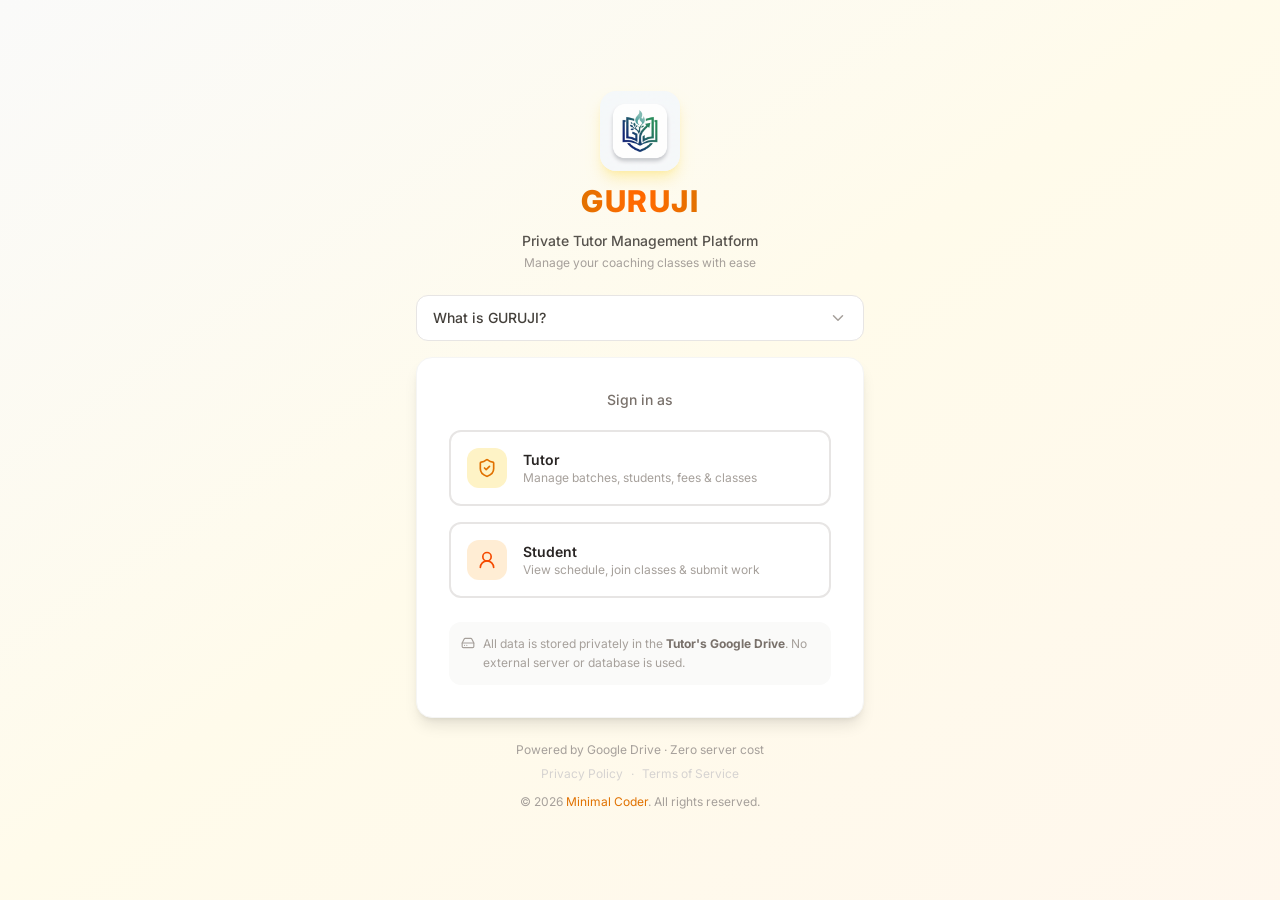
==== index.html @ 9d3fe21c "modify home page" ====
<!doctype html>
<html lang="en">
  <head>
    <meta charset="UTF-8" />
    <link rel="icon" type="image/png" sizes="32x32" href="/favicon-32.png" />
    <link rel="icon" type="image/png" sizes="64x64" href="/favicon.png" />
    <link rel="apple-touch-icon" href="/favicon.png" />
    <meta name="viewport" content="width=device-width, initial-scale=1.0" />
    <meta name="theme-color" content="#d97706" />
    
    <!-- SEO Meta Tags -->
    <meta name="description" content="GURUJI - Free private tutor management platform. Manage batches, students, fees, timetables, and share study materials. All data stored securely in your Google Drive." />
    <meta name="keywords" content="GURUJI, tutor management, coaching management, private tuition, student management, fee tracking, online classes" />
    <meta name="author" content="Minimal Coder" />
    <meta name="application-name" content="GURUJI" />
    
    <!-- Open Graph / Social Media -->
    <meta property="og:title" content="GURUJI - Private Tutor Management Platform" />
    <meta property="og:description" content="Free classroom management application for private tutors. Manage batches, students, fees, and study materials securely in your own Google Drive." />
    <meta property="og:type" content="website" />
    <meta property="og:site_name" content="GURUJI" />
    
    <title>GURUJI - Private Tutor Management Platform</title>

    <!-- Google Identity Services -->
    <script src="https://accounts.google.com/gsi/client" async defer></script>

    <!-- Inter font -->
    <link rel="preconnect" href="https://fonts.googleapis.com" />
    <link rel="preconnect" href="https://fonts.gstatic.com" crossorigin />
    <link href="https://fonts.googleapis.com/css2?family=Inter:wght@400;500;600;700&display=swap" rel="stylesheet" />
    <script type="module" crossorigin src="/assets/index-CwlscqjJ.js"></script>
    <link rel="stylesheet" crossorigin href="/assets/index-DBnybLfI.css">
  </head>
  <body>
    <div id="root"></div>
  </body>
</html>
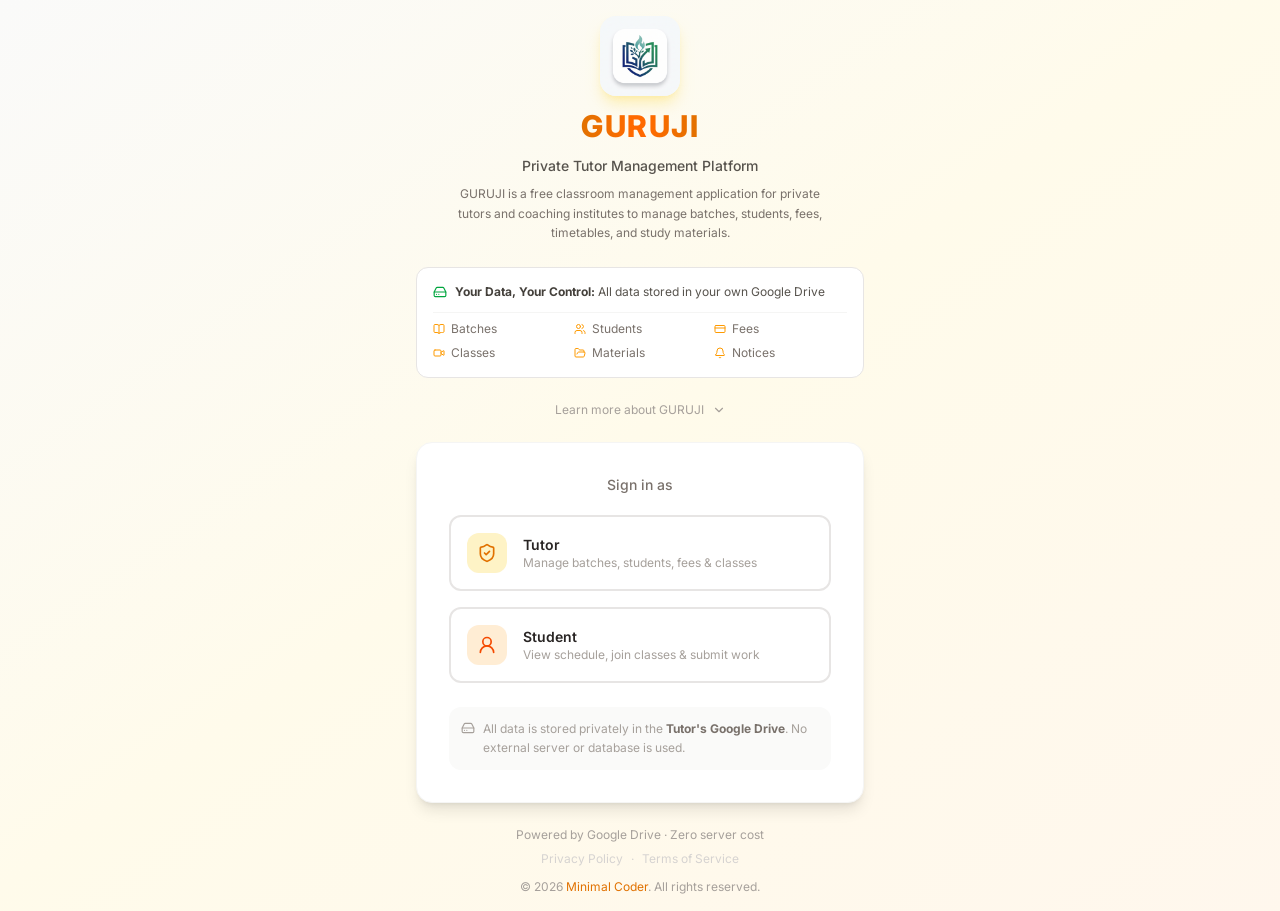
==== commit 54a0a278: "fix google live issue" ====
--- a/index.html
+++ b/index.html
@@ -29,8 +29,8 @@
     <link rel="preconnect" href="https://fonts.googleapis.com" />
     <link rel="preconnect" href="https://fonts.gstatic.com" crossorigin />
     <link href="https://fonts.googleapis.com/css2?family=Inter:wght@400;500;600;700&display=swap" rel="stylesheet" />
-    <script type="module" crossorigin src="/assets/index-CwlscqjJ.js"></script>
-    <link rel="stylesheet" crossorigin href="/assets/index-DBnybLfI.css">
+    <script type="module" crossorigin src="/assets/index-e5SLBn0v.js"></script>
+    <link rel="stylesheet" crossorigin href="/assets/index-B8dee1q8.css">
   </head>
   <body>
     <div id="root"></div>
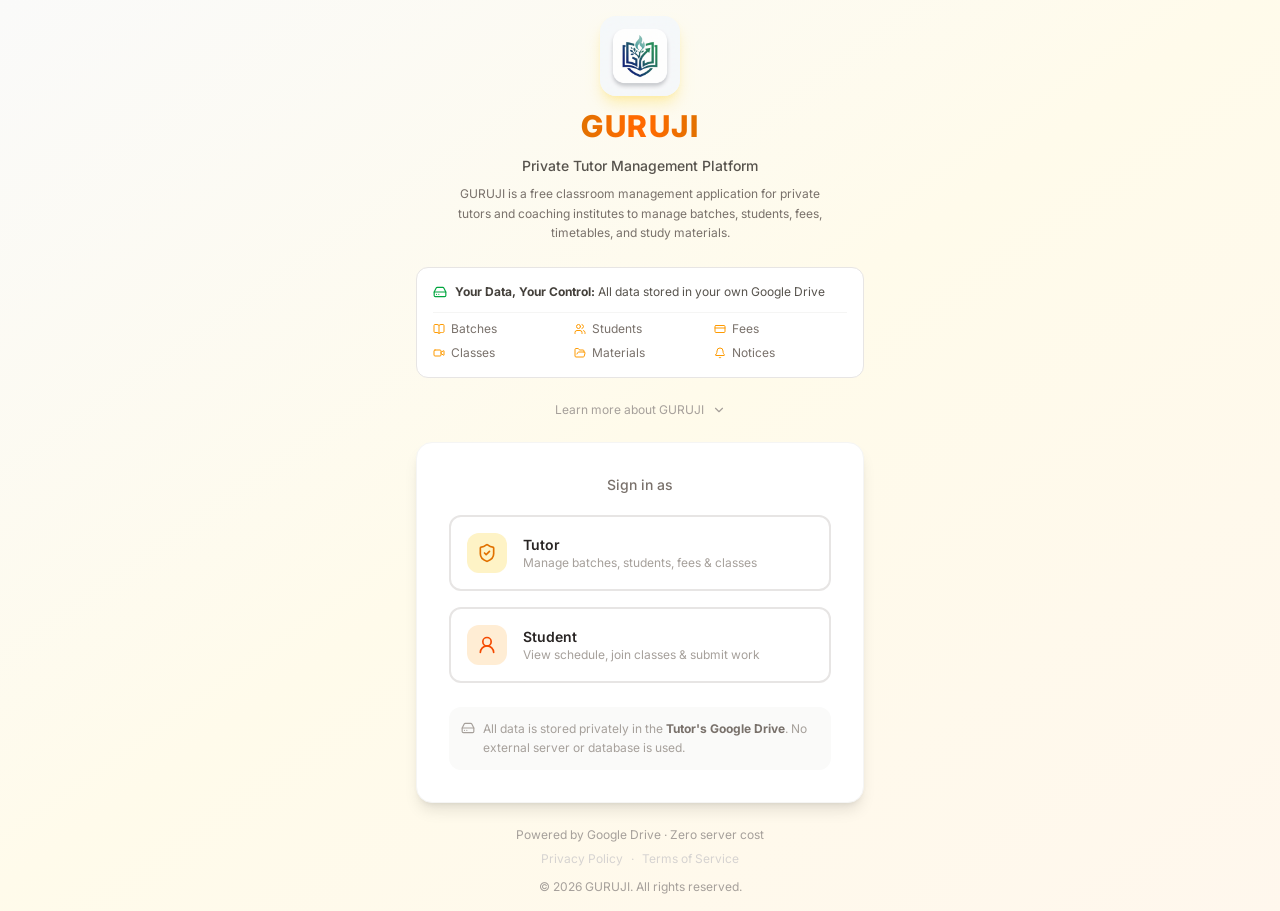
==== commit abcb34d0: "test" ====
--- a/index.html
+++ b/index.html
@@ -9,18 +9,18 @@
     <meta name="theme-color" content="#d97706" />
     
     <!-- SEO Meta Tags -->
-    <meta name="description" content="GURUJI - Free private tutor management platform. Manage batches, students, fees, timetables, and share study materials. All data stored securely in your Google Drive." />
+    <meta name="description" content="GURUJI - Teach Smart. Classroom management for tutors and coaching institutes. Manage batches, students, fees, timetables, and study materials. All data stored securely in your Google Drive." />
     <meta name="keywords" content="GURUJI, tutor management, coaching management, private tuition, student management, fee tracking, online classes" />
-    <meta name="author" content="Minimal Coder" />
+    <meta name="author" content="GURUJI" />
     <meta name="application-name" content="GURUJI" />
     
     <!-- Open Graph / Social Media -->
-    <meta property="og:title" content="GURUJI - Private Tutor Management Platform" />
-    <meta property="og:description" content="Free classroom management application for private tutors. Manage batches, students, fees, and study materials securely in your own Google Drive." />
+    <meta property="og:title" content="GURUJI - Teach Smart" />
+    <meta property="og:description" content="Classroom management application for tutors and coaching institutes. Manage batches, students, fees, and study materials securely in your own Google Drive." />
     <meta property="og:type" content="website" />
     <meta property="og:site_name" content="GURUJI" />
     
-    <title>GURUJI - Private Tutor Management Platform</title>
+    <title>GURUJI - Teach Smart</title>
 
     <!-- Google Identity Services -->
     <script src="https://accounts.google.com/gsi/client" async defer></script>
@@ -29,10 +29,51 @@
     <link rel="preconnect" href="https://fonts.googleapis.com" />
     <link rel="preconnect" href="https://fonts.gstatic.com" crossorigin />
     <link href="https://fonts.googleapis.com/css2?family=Inter:wght@400;500;600;700&display=swap" rel="stylesheet" />
-    <script type="module" crossorigin src="/assets/index-e5SLBn0v.js"></script>
+    <script type="module" crossorigin src="/assets/index-BIbRGGOt.js"></script>
     <link rel="stylesheet" crossorigin href="/assets/index-B8dee1q8.css">
   </head>
   <body>
-    <div id="root"></div>
+    <div id="root">
+      <!-- Static content for SEO & Google OAuth verification (replaced by React when loaded) -->
+      <header style="text-align:center;padding:40px 20px;">
+        <h1>GURUJI</h1>
+        <p><strong>Teach Smart</strong></p>
+      </header>
+      <main style="max-width:600px;margin:0 auto;padding:20px;text-align:center;">
+        <section>
+          <h2>About GURUJI</h2>
+          <p><strong>GURUJI</strong> is a classroom management platform built to help coaching institutes and tutors manage batches, timetables, student fees, online classes, and study materials — all in one place.</p>
+        </section>
+        <section>
+          <h2>Why GURUJI Uses Google Sign-In and Google Drive</h2>
+          <p>Our application uses your Google account to securely authenticate users. <strong>GURUJI</strong> requests access to your Google Drive space strictly to store and manage your classroom data — batches, student lists, fees, timetables, and study materials — safely within your own Google Drive storage.</p>
+          <p>We do not use any external databases. Your data remains entirely under your control in your own Google Drive account. GURUJI cannot access your data without your explicit permission.</p>
+        </section>
+        <section>
+          <h2>Key Features</h2>
+          <ul style="text-align:left;list-style:disc;padding-left:20px;">
+            <li>Batch &amp; Class Management</li>
+            <li>Student Records &amp; Enrollment</li>
+            <li>Fee Tracking &amp; Payment History</li>
+            <li>Timetable &amp; Schedule Management</li>
+            <li>Online Class Links with Google Meet</li>
+            <li>Study Materials &amp; File Sharing via Google Drive</li>
+            <li>Announcements &amp; Notices</li>
+          </ul>
+        </section>
+        <section>
+          <h2>Data Privacy</h2>
+          <p>All data is stored exclusively in your own Google Drive account. GURUJI does not collect, store, or transmit any user data to external servers. Your data, your control.</p>
+        </section>
+      </main>
+      <footer style="text-align:center;padding:20px;">
+        <p><strong>GURUJI</strong> - Teach Smart</p>
+        <p><a href="/privacy-policy.html">Privacy Policy</a> · <a href="/terms-of-service.html">Terms of Service</a></p>
+        <p>© 2026 GURUJI. All rights reserved.</p>
+      </footer>
+      <noscript>
+        <p style="text-align:center;padding:20px;">Please enable JavaScript to use GURUJI.</p>
+      </noscript>
+    </div>
   </body>
 </html>
